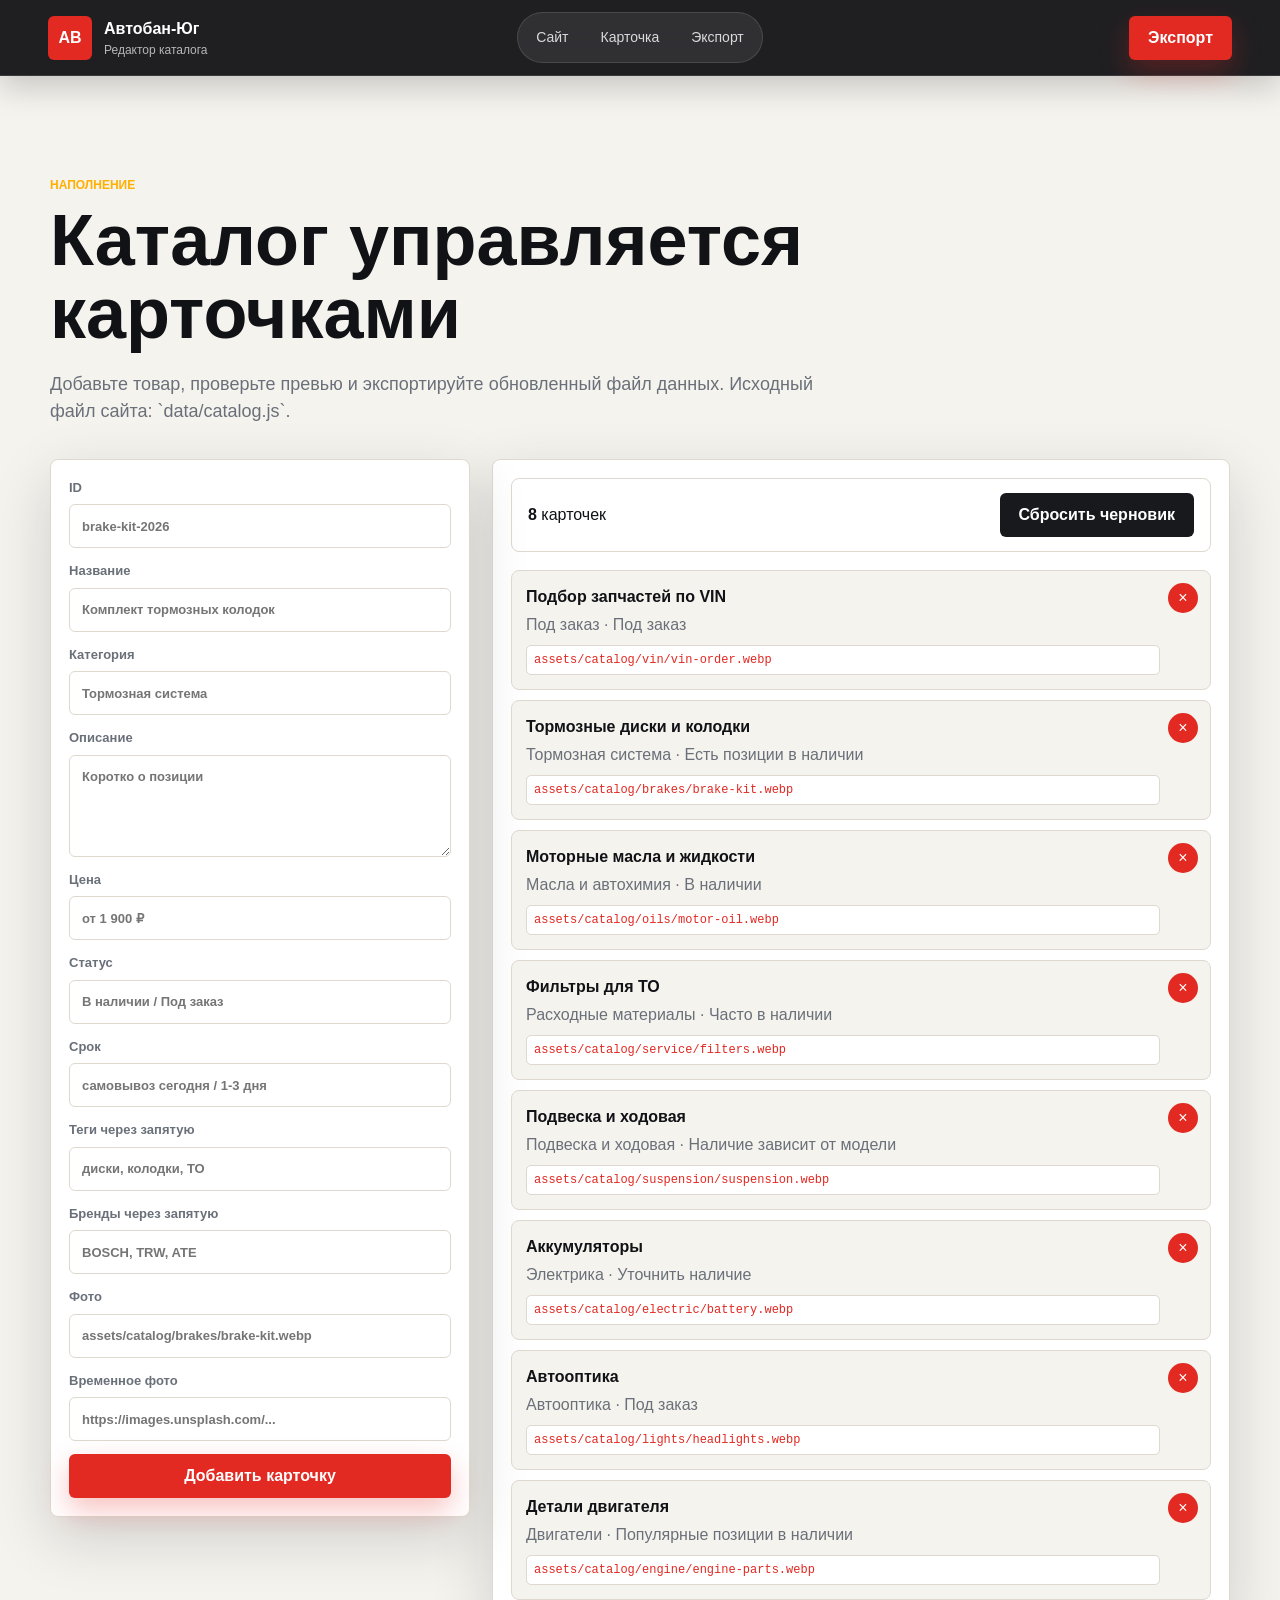
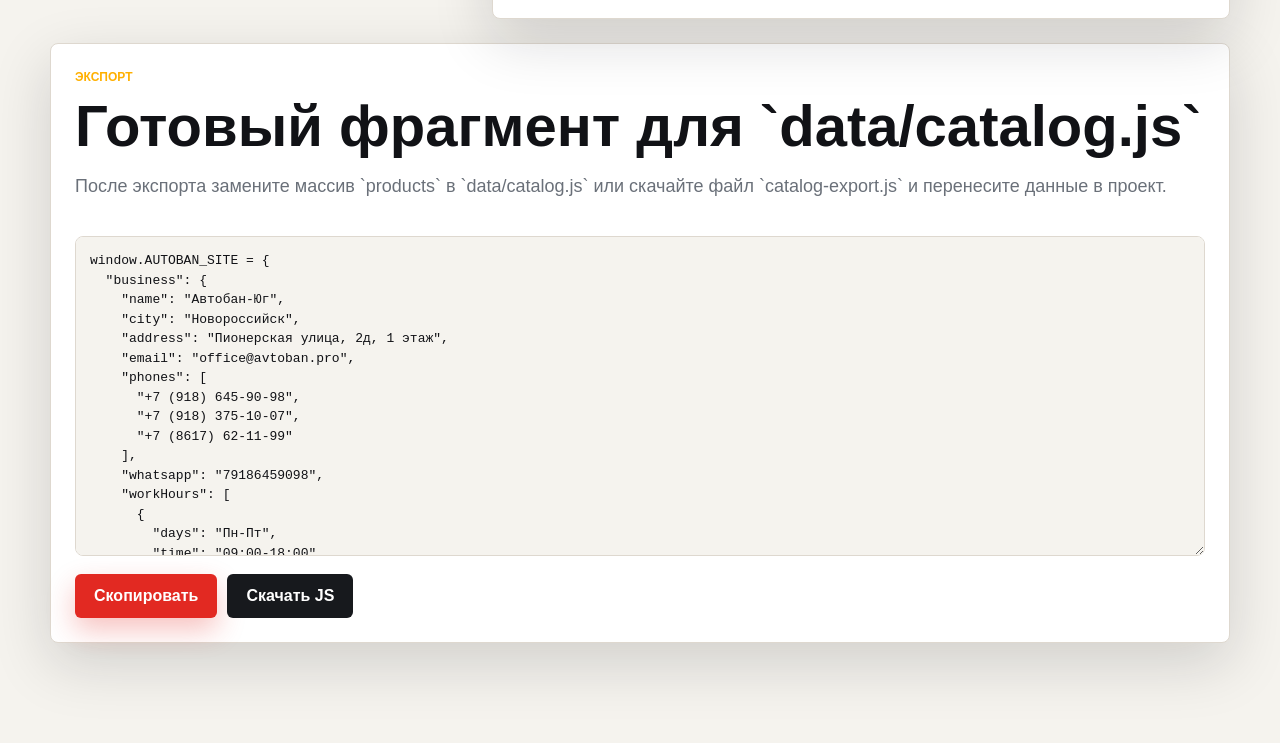
==== admin.html @ ac9e3231 "Initial static site for Avtoban" ====
<!doctype html>
<html lang="ru">
  <head>
    <meta charset="utf-8" />
    <meta name="viewport" content="width=device-width, initial-scale=1" />
    <title>Редактор каталога | Автобан-Юг</title>
    <link rel="stylesheet" href="styles.css" />
  </head>
  <body class="admin-page">
    <header class="site-header is-scrolled">
      <a class="brand" href="index.html">
        <span class="brand__mark">AB</span>
        <span>
          <strong>Автобан-Юг</strong>
          <small>Редактор каталога</small>
        </span>
      </a>
      <nav class="main-nav" aria-label="Навигация редактора">
        <a href="index.html">Сайт</a>
        <a href="#editor">Карточка</a>
        <a href="#export">Экспорт</a>
      </nav>
      <div class="header-actions">
        <button class="button button--accent" type="button" data-export-top>Экспорт</button>
      </div>
    </header>

    <main class="admin-shell" id="editor">
      <section class="admin-hero">
        <p class="eyebrow">Наполнение</p>
        <h1>Каталог управляется карточками</h1>
        <p>
          Добавьте товар, проверьте превью и экспортируйте обновленный файл данных.
          Исходный файл сайта: `data/catalog.js`.
        </p>
      </section>

      <section class="admin-grid">
        <form class="admin-form" id="productEditor">
          <label>
            ID
            <input name="id" required placeholder="brake-kit-2026" />
          </label>
          <label>
            Название
            <input name="title" required placeholder="Комплект тормозных колодок" />
          </label>
          <label>
            Категория
            <input name="category" required placeholder="Тормозная система" />
          </label>
          <label>
            Описание
            <textarea name="description" rows="4" required placeholder="Коротко о позиции"></textarea>
          </label>
          <label>
            Цена
            <input name="price" placeholder="от 1 900 ₽" />
          </label>
          <label>
            Статус
            <input name="stock" placeholder="В наличии / Под заказ" />
          </label>
          <label>
            Срок
            <input name="delivery" placeholder="самовывоз сегодня / 1-3 дня" />
          </label>
          <label>
            Теги через запятую
            <input name="tags" placeholder="диски, колодки, ТО" />
          </label>
          <label>
            Бренды через запятую
            <input name="brands" placeholder="BOSCH, TRW, ATE" />
          </label>
          <label>
            Фото
            <input name="image" placeholder="assets/catalog/brakes/brake-kit.webp" />
          </label>
          <label>
            Временное фото
            <input name="fallback" placeholder="https://images.unsplash.com/..." />
          </label>
          <button class="button button--accent" type="submit">Добавить карточку</button>
        </form>

        <aside class="admin-preview">
          <div class="catalog-toolbar">
            <p><strong data-admin-count>0</strong> карточек</p>
            <button class="button button--dark" type="button" data-reset-draft>Сбросить черновик</button>
          </div>
          <div class="admin-products" data-admin-products></div>
        </aside>
      </section>

      <section class="export-panel" id="export">
        <div>
          <p class="eyebrow">Экспорт</p>
          <h2>Готовый фрагмент для `data/catalog.js`</h2>
          <p>
            После экспорта замените массив `products` в `data/catalog.js` или скачайте файл
            `catalog-export.js` и перенесите данные в проект.
          </p>
        </div>
        <textarea data-export-output rows="14" readonly></textarea>
        <div class="contact-actions">
          <button class="button button--accent" type="button" data-copy-export>Скопировать</button>
          <button class="button button--dark" type="button" data-download-export>Скачать JS</button>
        </div>
      </section>
    </main>

    <script src="data/catalog.js"></script>
    <script src="admin.js"></script>
  </body>
</html>
---- styles.css ----
:root {
  color-scheme: light;
  --ink: #111216;
  --muted: #6a7079;
  --paper: #f5f3ee;
  --panel: #ffffff;
  --line: #ded8cf;
  --dark: #17191d;
  --dark-2: #25282e;
  --accent: #e22922;
  --accent-2: #ffb000;
  --green: #20715d;
  --shadow: 0 20px 60px rgba(17, 18, 22, 0.16);
  --radius: 8px;
  --header-h: 76px;
}

* {
  box-sizing: border-box;
}

html {
  scroll-behavior: smooth;
}

body {
  margin: 0;
  background: var(--paper);
  color: var(--ink);
  font-family: Inter, "Segoe UI", Arial, sans-serif;
  line-height: 1.5;
}

body:has(.request-drawer.is-open) {
  overflow: hidden;
}

a {
  color: inherit;
  text-decoration: none;
}

img {
  display: block;
  max-width: 100%;
}

button,
input,
textarea,
select {
  font: inherit;
}

.sr-only {
  position: absolute;
  width: 1px;
  height: 1px;
  padding: 0;
  margin: -1px;
  overflow: hidden;
  clip: rect(0, 0, 0, 0);
  white-space: nowrap;
  border: 0;
}

.site-header {
  position: sticky;
  top: 0;
  z-index: 50;
  display: grid;
  grid-template-columns: minmax(180px, 1fr) auto minmax(180px, 1fr);
  align-items: center;
  gap: 24px;
  min-height: var(--header-h);
  padding: 12px clamp(16px, 4vw, 48px);
  color: #fff;
  background: rgba(17, 18, 22, 0.78);
  backdrop-filter: blur(18px);
  border-bottom: 1px solid rgba(255, 255, 255, 0.12);
  transition: background 260ms ease, box-shadow 260ms ease;
}

.site-header.is-scrolled {
  background: rgba(17, 18, 22, 0.94);
  box-shadow: 0 12px 30px rgba(0, 0, 0, 0.18);
}

.brand {
  display: inline-flex;
  align-items: center;
  gap: 12px;
  min-width: 0;
}

.brand__mark {
  display: grid;
  place-items: center;
  width: 44px;
  height: 44px;
  color: #fff;
  background: var(--accent);
  border-radius: 6px;
  font-weight: 900;
  letter-spacing: 0;
}

.brand strong,
.brand small {
  display: block;
  white-space: nowrap;
}

.brand small {
  color: rgba(255, 255, 255, 0.68);
  font-size: 12px;
}

.main-nav {
  display: inline-flex;
  align-items: center;
  justify-content: center;
  gap: 8px;
  padding: 6px;
  border: 1px solid rgba(255, 255, 255, 0.12);
  border-radius: 999px;
  background: rgba(255, 255, 255, 0.08);
}

.main-nav a {
  padding: 8px 12px;
  border-radius: 999px;
  color: rgba(255, 255, 255, 0.82);
  font-size: 14px;
  transition: color 160ms ease, background 160ms ease;
}

.main-nav a:hover,
.main-nav a:focus-visible {
  color: #fff;
  background: rgba(255, 255, 255, 0.12);
}

.header-actions {
  display: flex;
  justify-content: flex-end;
  align-items: center;
  gap: 10px;
}

.button,
.icon-link {
  display: inline-flex;
  align-items: center;
  justify-content: center;
  min-height: 44px;
  padding: 0 18px;
  border: 1px solid transparent;
  border-radius: 6px;
  font-weight: 800;
  cursor: pointer;
  transition: transform 180ms ease, box-shadow 180ms ease, background 180ms ease, color 180ms ease;
}

.button:hover,
.icon-link:hover {
  transform: translateY(-2px);
}

.button--accent {
  color: #fff;
  background: var(--accent);
  box-shadow: 0 12px 28px rgba(226, 41, 34, 0.28);
}

.button--dark {
  color: #fff;
  background: var(--dark);
}

.button--light {
  color: var(--ink);
  background: #fff;
}

.button--ghost,
.icon-link {
  color: #fff;
  border-color: rgba(255, 255, 255, 0.26);
  background: rgba(255, 255, 255, 0.08);
}

.hero {
  position: relative;
  min-height: calc(100vh - var(--header-h));
  display: grid;
  align-items: end;
  overflow: hidden;
  color: #fff;
  background: var(--dark);
}

.hero__media,
.hero-slide,
.hero__shade {
  position: absolute;
  inset: 0;
}

.hero-slide {
  opacity: 0;
  transform: scale(1.04);
  transition: opacity 900ms ease, transform 2200ms ease;
}

.hero-slide.is-active {
  opacity: 1;
  transform: scale(1);
}

.hero-slide img {
  width: 100%;
  height: 100%;
  object-fit: cover;
}

.hero-slide figcaption {
  position: absolute;
  right: clamp(14px, 3vw, 42px);
  bottom: 94px;
  max-width: min(360px, 80vw);
  padding: 8px 10px;
  color: rgba(255, 255, 255, 0.78);
  font-size: 12px;
  background: rgba(17, 18, 22, 0.66);
  border: 1px solid rgba(255, 255, 255, 0.16);
  border-radius: 6px;
}

.hero__shade {
  background:
    linear-gradient(90deg, rgba(17, 18, 22, 0.9) 0%, rgba(17, 18, 22, 0.62) 42%, rgba(17, 18, 22, 0.28) 100%),
    linear-gradient(0deg, rgba(17, 18, 22, 0.78), rgba(17, 18, 22, 0.18) 42%);
}

.hero__content {
  position: relative;
  z-index: 2;
  width: min(1180px, calc(100% - 32px));
  margin: 0 auto;
  padding: clamp(64px, 10vw, 120px) 0 112px;
  display: grid;
  grid-template-columns: minmax(0, 720px) minmax(280px, 360px);
  align-items: end;
  gap: clamp(24px, 5vw, 64px);
}

.eyebrow {
  margin: 0 0 10px;
  color: var(--accent-2);
  font-size: 12px;
  font-weight: 900;
  letter-spacing: 0;
  text-transform: uppercase;
}

h1,
h2,
h3,
p {
  margin-top: 0;
}

h1,
h2 {
  line-height: 1.02;
  letter-spacing: 0;
}

h1 {
  max-width: 760px;
  margin-bottom: 20px;
  font-size: clamp(42px, 7vw, 86px);
}

h2 {
  margin-bottom: 18px;
  font-size: clamp(32px, 5vw, 58px);
}

h3 {
  line-height: 1.15;
  font-size: 22px;
}

.lead {
  max-width: 650px;
  color: rgba(255, 255, 255, 0.82);
  font-size: clamp(18px, 2vw, 22px);
}

.vin-form {
  display: grid;
  grid-template-columns: minmax(0, 1fr) auto;
  gap: 8px;
  max-width: 680px;
  margin: 28px 0 18px;
  padding: 8px;
  background: rgba(255, 255, 255, 0.14);
  border: 1px solid rgba(255, 255, 255, 0.18);
  border-radius: 8px;
  backdrop-filter: blur(18px);
}

.vin-form input,
.field input,
.request-form input,
.request-form textarea,
.sort-control select,
.admin-form input,
.admin-form textarea,
.admin-form select {
  width: 100%;
  min-height: 44px;
  padding: 11px 12px;
  color: var(--ink);
  background: #fff;
  border: 1px solid var(--line);
  border-radius: 6px;
  outline: none;
}

.vin-form input {
  color: #fff;
  background: rgba(255, 255, 255, 0.1);
  border-color: transparent;
}

.vin-form input::placeholder {
  color: rgba(255, 255, 255, 0.62);
}

.hero__actions,
.contact-actions {
  display: flex;
  flex-wrap: wrap;
  gap: 10px;
}

.hero-panel {
  display: grid;
  gap: 16px;
  padding: 20px;
  background: rgba(255, 255, 255, 0.12);
  border: 1px solid rgba(255, 255, 255, 0.18);
  border-radius: var(--radius);
  backdrop-filter: blur(18px);
}

.hero-panel div {
  padding-bottom: 14px;
  border-bottom: 1px solid rgba(255, 255, 255, 0.14);
}

.hero-panel div:last-child {
  padding-bottom: 0;
  border-bottom: 0;
}

.hero-panel__label {
  display: block;
  color: rgba(255, 255, 255, 0.6);
  font-size: 13px;
}

.hero-panel strong {
  display: block;
  margin-top: 4px;
  font-size: 18px;
}

.hero-controls {
  position: absolute;
  left: 50%;
  bottom: 26px;
  z-index: 3;
  display: inline-flex;
  align-items: center;
  gap: 12px;
  transform: translateX(-50%);
}

.slider-arrow,
.hero-dot {
  border: 0;
  color: #fff;
  background: rgba(255, 255, 255, 0.14);
  cursor: pointer;
}

.slider-arrow {
  width: 44px;
  height: 44px;
  border-radius: 50%;
  font-size: 28px;
  line-height: 1;
}

.hero-dots {
  display: inline-flex;
  gap: 8px;
}

.hero-dot {
  width: 34px;
  height: 5px;
  padding: 0;
  border-radius: 999px;
  transition: width 180ms ease, background 180ms ease;
}

.hero-dot.is-active {
  width: 54px;
  background: var(--accent);
}

.quick-strip {
  position: sticky;
  top: var(--header-h);
  z-index: 20;
  padding: 12px 0;
  background: rgba(245, 243, 238, 0.92);
  border-bottom: 1px solid var(--line);
  backdrop-filter: blur(18px);
}

.quick-strip__inner {
  display: flex;
  gap: 8px;
  width: min(1180px, calc(100% - 32px));
  margin: 0 auto;
  overflow-x: auto;
  scrollbar-width: none;
}

.quick-strip__inner::-webkit-scrollbar {
  display: none;
}

.quick-strip a,
.chip,
.brand-pill {
  flex: 0 0 auto;
  padding: 9px 12px;
  color: var(--ink);
  background: #fff;
  border: 1px solid var(--line);
  border-radius: 999px;
  cursor: pointer;
  transition: background 180ms ease, color 180ms ease, border-color 180ms ease;
}

.quick-strip a:hover,
.chip.is-active,
.brand-pill.is-active {
  color: #fff;
  background: var(--dark);
  border-color: var(--dark);
}

.section {
  padding: clamp(70px, 10vw, 130px) clamp(16px, 4vw, 48px);
}

.section-heading {
  width: min(900px, 100%);
  margin: 0 auto 42px;
  text-align: center;
}

.section-heading p:not(.eyebrow) {
  margin-inline: auto;
  max-width: 720px;
  color: var(--muted);
  font-size: 18px;
}

.catalog-layout {
  width: min(1180px, 100%);
  margin: 0 auto;
  display: grid;
  grid-template-columns: 300px minmax(0, 1fr);
  gap: 24px;
}

.catalog-panel {
  position: sticky;
  top: calc(var(--header-h) + 76px);
  align-self: start;
  display: grid;
  gap: 22px;
  padding: 18px;
  background: #fff;
  border: 1px solid var(--line);
  border-radius: var(--radius);
  box-shadow: var(--shadow);
}

.field {
  display: grid;
  gap: 10px;
}

.field label,
.field__label,
.sort-control {
  color: var(--muted);
  font-size: 13px;
  font-weight: 800;
}

.chip-list,
.brand-cloud,
.tag-row {
  display: flex;
  flex-wrap: wrap;
  gap: 8px;
}

.chip,
.brand-pill {
  font-size: 13px;
}

.request-box {
  display: grid;
  gap: 6px;
  padding: 16px;
  color: #fff;
  background: var(--dark);
  border-radius: var(--radius);
}

.request-box span {
  color: rgba(255, 255, 255, 0.64);
}

.request-box .button {
  margin-top: 8px;
  background: var(--accent);
}

.catalog-main {
  min-width: 0;
}

.catalog-toolbar {
  display: flex;
  align-items: center;
  justify-content: space-between;
  gap: 16px;
  margin-bottom: 18px;
  padding: 14px 16px;
  background: #fff;
  border: 1px solid var(--line);
  border-radius: var(--radius);
}

.catalog-toolbar p {
  margin: 0;
}

.sort-control {
  display: inline-flex;
  align-items: center;
  gap: 10px;
}

.sort-control select {
  min-width: 190px;
}

.product-grid {
  display: grid;
  grid-template-columns: repeat(2, minmax(0, 1fr));
  gap: 18px;
}

.product-card {
  overflow: hidden;
  background: #fff;
  border: 1px solid var(--line);
  border-radius: var(--radius);
  transition: transform 220ms ease, box-shadow 220ms ease, border-color 220ms ease;
}

.product-card:hover {
  transform: translateY(-5px);
  border-color: rgba(226, 41, 34, 0.32);
  box-shadow: var(--shadow);
}

.product-card__image {
  position: relative;
  width: 100%;
  aspect-ratio: 16 / 10;
  padding: 0;
  overflow: hidden;
  border: 0;
  background: var(--dark-2);
  cursor: pointer;
}

.product-card__image img {
  width: 100%;
  height: 100%;
  object-fit: cover;
  transition: transform 700ms ease;
}

.product-card:hover .product-card__image img {
  transform: scale(1.06);
}

.stock-badge {
  position: absolute;
  left: 12px;
  bottom: 12px;
  max-width: calc(100% - 24px);
  padding: 6px 9px;
  color: #fff;
  background: rgba(17, 18, 22, 0.76);
  border: 1px solid rgba(255, 255, 255, 0.18);
  border-radius: 6px;
  font-size: 12px;
  font-weight: 800;
}

.product-card__body {
  padding: 16px;
}

.product-card__category {
  margin-bottom: 6px;
  color: var(--accent);
  font-size: 12px;
  font-weight: 900;
  text-transform: uppercase;
}

.product-card h3 {
  margin-bottom: 10px;
  cursor: pointer;
}

.product-card__text {
  min-height: 72px;
  color: var(--muted);
}

.tag-row span {
  padding: 5px 8px;
  background: var(--paper);
  border-radius: 999px;
  color: var(--muted);
  font-size: 12px;
}

.product-card__footer {
  display: flex;
  align-items: center;
  justify-content: space-between;
  gap: 12px;
  margin-top: 18px;
}

.price-label {
  font-size: 19px;
}

.section--flow {
  background: var(--dark);
  color: #fff;
}

.flow-layout {
  width: min(1180px, 100%);
  margin: 0 auto;
  display: grid;
  grid-template-columns: minmax(260px, 420px) minmax(0, 1fr);
  gap: clamp(28px, 7vw, 90px);
}

.flow-copy {
  position: sticky;
  top: calc(var(--header-h) + 50px);
  align-self: start;
}

.flow-copy p:not(.eyebrow) {
  color: rgba(255, 255, 255, 0.68);
  font-size: 18px;
}

.flow-steps {
  display: grid;
  gap: 16px;
}

.flow-step {
  min-height: 210px;
  padding: 28px;
  background: rgba(255, 255, 255, 0.08);
  border: 1px solid rgba(255, 255, 255, 0.12);
  border-radius: var(--radius);
}

.flow-step span {
  display: inline-block;
  margin-bottom: 24px;
  color: var(--accent-2);
  font-weight: 900;
}

.flow-step p {
  color: rgba(255, 255, 255, 0.68);
  font-size: 18px;
}

.service-grid,
.review-grid {
  width: min(1180px, 100%);
  margin: 0 auto;
  display: grid;
  grid-template-columns: repeat(4, minmax(0, 1fr));
  gap: 16px;
}

.service-card,
.review-card {
  padding: 22px;
  background: #fff;
  border: 1px solid var(--line);
  border-radius: var(--radius);
}

.service-card p,
.review-card p {
  color: var(--muted);
}

.gallery-section {
  min-height: 100vh;
  padding: clamp(70px, 10vw, 130px) 0;
  background: #fff;
  overflow: hidden;
}

.gallery-track {
  width: min(1180px, calc(100% - 32px));
  margin: 0 auto;
}

.gallery-intro {
  max-width: 760px;
  margin-bottom: 30px;
}

.gallery-intro p:not(.eyebrow) {
  color: var(--muted);
  font-size: 18px;
}

.gallery-cards {
  display: grid;
  grid-template-columns: repeat(4, minmax(260px, 1fr));
  gap: 16px;
  overflow-x: auto;
  padding-bottom: 12px;
  scroll-snap-type: x mandatory;
}

.gallery-card {
  min-width: 260px;
  overflow: hidden;
  background: var(--paper);
  border: 1px solid var(--line);
  border-radius: var(--radius);
  scroll-snap-align: start;
}

.gallery-card img {
  width: 100%;
  aspect-ratio: 4 / 3;
  object-fit: cover;
}

.gallery-card div {
  padding: 16px;
}

.gallery-card p {
  color: var(--muted);
}

code {
  display: inline-block;
  max-width: 100%;
  padding: 5px 7px;
  overflow-wrap: anywhere;
  color: var(--accent);
  background: #fff;
  border: 1px solid var(--line);
  border-radius: 5px;
  font-size: 12px;
}

.review-grid {
  grid-template-columns: repeat(3, minmax(0, 1fr));
}

.review-card {
  min-height: 190px;
  display: flex;
  flex-direction: column;
  justify-content: space-between;
}

.contact-section {
  display: grid;
  grid-template-columns: minmax(300px, 0.82fr) minmax(320px, 1.18fr);
  gap: 18px;
  padding: clamp(70px, 10vw, 130px) clamp(16px, 4vw, 48px);
  background: var(--dark);
}

.contact-card,
.map-card {
  overflow: hidden;
  min-height: 560px;
  border-radius: var(--radius);
}

.contact-card {
  padding: clamp(24px, 5vw, 46px);
  color: #fff;
  background: var(--dark-2);
}

.contact-list {
  display: grid;
  gap: 14px;
  margin: 28px 0;
}

.contact-list div {
  display: grid;
  gap: 4px;
  padding-bottom: 14px;
  border-bottom: 1px solid rgba(255, 255, 255, 0.12);
}

.contact-list span {
  color: rgba(255, 255, 255, 0.58);
  font-size: 13px;
}

.contact-list strong {
  display: flex;
  flex-wrap: wrap;
  gap: 8px 14px;
  color: #fff;
}

.map-card iframe {
  width: 100%;
  height: 100%;
  min-height: 560px;
  border: 0;
  filter: saturate(0.9) contrast(1.02);
}

.request-drawer {
  position: fixed;
  inset: 0;
  z-index: 80;
  display: grid;
  justify-items: end;
  background: rgba(17, 18, 22, 0.42);
  opacity: 0;
  pointer-events: none;
  transition: opacity 220ms ease;
}

.request-drawer.is-open {
  opacity: 1;
  pointer-events: auto;
}

.request-drawer__panel {
  position: relative;
  width: min(480px, 100%);
  height: 100%;
  padding: 28px;
  overflow: auto;
  background: #fff;
  transform: translateX(100%);
  transition: transform 260ms ease;
}

.request-drawer.is-open .request-drawer__panel {
  transform: translateX(0);
}

.close-button {
  position: absolute;
  top: 14px;
  right: 14px;
  width: 42px;
  height: 42px;
  color: var(--ink);
  background: var(--paper);
  border: 1px solid var(--line);
  border-radius: 50%;
  font-size: 26px;
  line-height: 1;
  cursor: pointer;
}

.request-items {
  display: grid;
  gap: 10px;
  margin: 20px 0;
}

.request-item {
  position: relative;
  display: grid;
  gap: 3px;
  padding: 14px 46px 14px 14px;
  background: var(--paper);
  border: 1px solid var(--line);
  border-radius: var(--radius);
}

.request-item span,
.empty-state {
  color: var(--muted);
}

.request-item button {
  position: absolute;
  top: 10px;
  right: 10px;
  width: 28px;
  height: 28px;
  border: 0;
  border-radius: 50%;
  color: #fff;
  background: var(--accent);
  cursor: pointer;
}

.request-form {
  display: grid;
  gap: 14px;
}

.request-form label {
  display: grid;
  gap: 7px;
  color: var(--muted);
  font-size: 13px;
  font-weight: 800;
}

.product-dialog {
  width: min(900px, calc(100% - 32px));
  border: 0;
  border-radius: var(--radius);
  padding: 0;
  box-shadow: var(--shadow);
}

.product-dialog::backdrop {
  background: rgba(17, 18, 22, 0.55);
}

.dialog-grid {
  display: grid;
  grid-template-columns: minmax(260px, 0.9fr) minmax(280px, 1.1fr);
  gap: 28px;
  padding: 28px;
}

.dialog-grid img {
  width: 100%;
  height: 100%;
  min-height: 360px;
  object-fit: cover;
  border-radius: var(--radius);
}

.product-facts {
  display: grid;
  gap: 10px;
  margin: 24px 0;
}

.product-facts div {
  display: grid;
  grid-template-columns: 120px minmax(0, 1fr);
  gap: 12px;
  padding-bottom: 10px;
  border-bottom: 1px solid var(--line);
}

.product-facts dt {
  color: var(--muted);
}

.product-facts dd {
  margin: 0;
  font-weight: 800;
}

.site-footer {
  display: flex;
  justify-content: space-between;
  gap: 16px;
  padding: 24px clamp(16px, 4vw, 48px);
  color: rgba(255, 255, 255, 0.66);
  background: #0d0e11;
}

.site-footer p {
  margin: 0;
}

.site-footer a {
  color: #fff;
  font-weight: 800;
}

.admin-page {
  background: var(--paper);
}

.admin-shell {
  width: min(1180px, calc(100% - 32px));
  margin: 0 auto;
  padding: clamp(56px, 8vw, 100px) 0;
}

.admin-hero {
  max-width: 780px;
  margin-bottom: 34px;
}

.admin-hero h1 {
  color: var(--ink);
  font-size: clamp(42px, 6vw, 72px);
}

.admin-hero p:not(.eyebrow),
.export-panel p:not(.eyebrow) {
  color: var(--muted);
  font-size: 18px;
}

.admin-grid {
  display: grid;
  grid-template-columns: minmax(280px, 420px) minmax(0, 1fr);
  gap: 22px;
  align-items: start;
}

.admin-form,
.admin-preview,
.export-panel {
  background: #fff;
  border: 1px solid var(--line);
  border-radius: var(--radius);
  box-shadow: var(--shadow);
}

.admin-form {
  position: sticky;
  top: calc(var(--header-h) + 24px);
  display: grid;
  gap: 13px;
  padding: 18px;
}

.admin-form label {
  display: grid;
  gap: 7px;
  color: var(--muted);
  font-size: 13px;
  font-weight: 800;
}

.admin-preview {
  padding: 18px;
}

.admin-products {
  display: grid;
  gap: 10px;
}

.admin-product {
  position: relative;
  display: grid;
  gap: 8px;
  padding: 14px 50px 14px 14px;
  background: var(--paper);
  border: 1px solid var(--line);
  border-radius: var(--radius);
}

.admin-product strong,
.admin-product span,
.admin-product code {
  display: block;
}

.admin-product span {
  margin: 4px 0 8px;
  color: var(--muted);
}

.admin-product button {
  position: absolute;
  top: 12px;
  right: 12px;
  width: 30px;
  height: 30px;
  color: #fff;
  background: var(--accent);
  border: 0;
  border-radius: 50%;
  cursor: pointer;
}

.export-panel {
  display: grid;
  gap: 18px;
  margin-top: 24px;
  padding: 24px;
}

.export-panel textarea {
  width: 100%;
  min-height: 320px;
  padding: 14px;
  resize: vertical;
  color: var(--ink);
  background: var(--paper);
  border: 1px solid var(--line);
  border-radius: var(--radius);
  font-family: "Cascadia Mono", Consolas, monospace;
  font-size: 13px;
  line-height: 1.5;
}

.reveal {
  opacity: 0;
  transform: translateY(22px);
  transition: opacity 520ms ease, transform 520ms ease;
}

.reveal.is-visible {
  opacity: 1;
  transform: translateY(0);
}

@media (prefers-reduced-motion: reduce) {
  *,
  *::before,
  *::after {
    scroll-behavior: auto !important;
    transition-duration: 0.01ms !important;
    animation-duration: 0.01ms !important;
  }
}

@media (max-width: 980px) {
  .site-header {
    grid-template-columns: 1fr auto;
  }

  .main-nav {
    order: 3;
    grid-column: 1 / -1;
    width: 100%;
    overflow-x: auto;
    justify-content: flex-start;
    border-radius: 8px;
  }

  .hero__content,
  .catalog-layout,
  .flow-layout,
  .contact-section,
  .dialog-grid {
    grid-template-columns: 1fr;
  }

  .catalog-panel,
  .flow-copy {
    position: static;
  }

  .product-grid,
  .service-grid,
  .review-grid,
  .admin-grid {
    grid-template-columns: repeat(2, minmax(0, 1fr));
  }

  .admin-form {
    position: static;
  }

  .contact-card,
  .map-card,
  .map-card iframe {
    min-height: 430px;
  }
}

@media (max-width: 640px) {
  :root {
    --header-h: 118px;
  }

  .site-header {
    padding: 10px 14px;
    gap: 10px;
  }

  .brand small,
  .icon-link {
    display: none;
  }

  .brand__mark {
    width: 40px;
    height: 40px;
  }

  .header-actions .button {
    min-height: 40px;
    padding-inline: 12px;
  }

  .hero {
    min-height: 760px;
  }

  .hero__content {
    width: calc(100% - 28px);
    padding-bottom: 120px;
  }

  .hero-slide figcaption {
    display: none;
  }

  .vin-form,
  .catalog-toolbar,
  .product-card__footer,
  .site-footer {
    grid-template-columns: 1fr;
    flex-direction: column;
    align-items: stretch;
  }

  .hero__actions,
  .contact-actions {
    display: grid;
  }

  .product-grid,
  .service-grid,
  .review-grid,
  .admin-grid {
    grid-template-columns: 1fr;
  }

  .gallery-cards {
    grid-template-columns: repeat(4, minmax(240px, 82vw));
  }

  .product-facts div {
    grid-template-columns: 1fr;
    gap: 2px;
  }
}
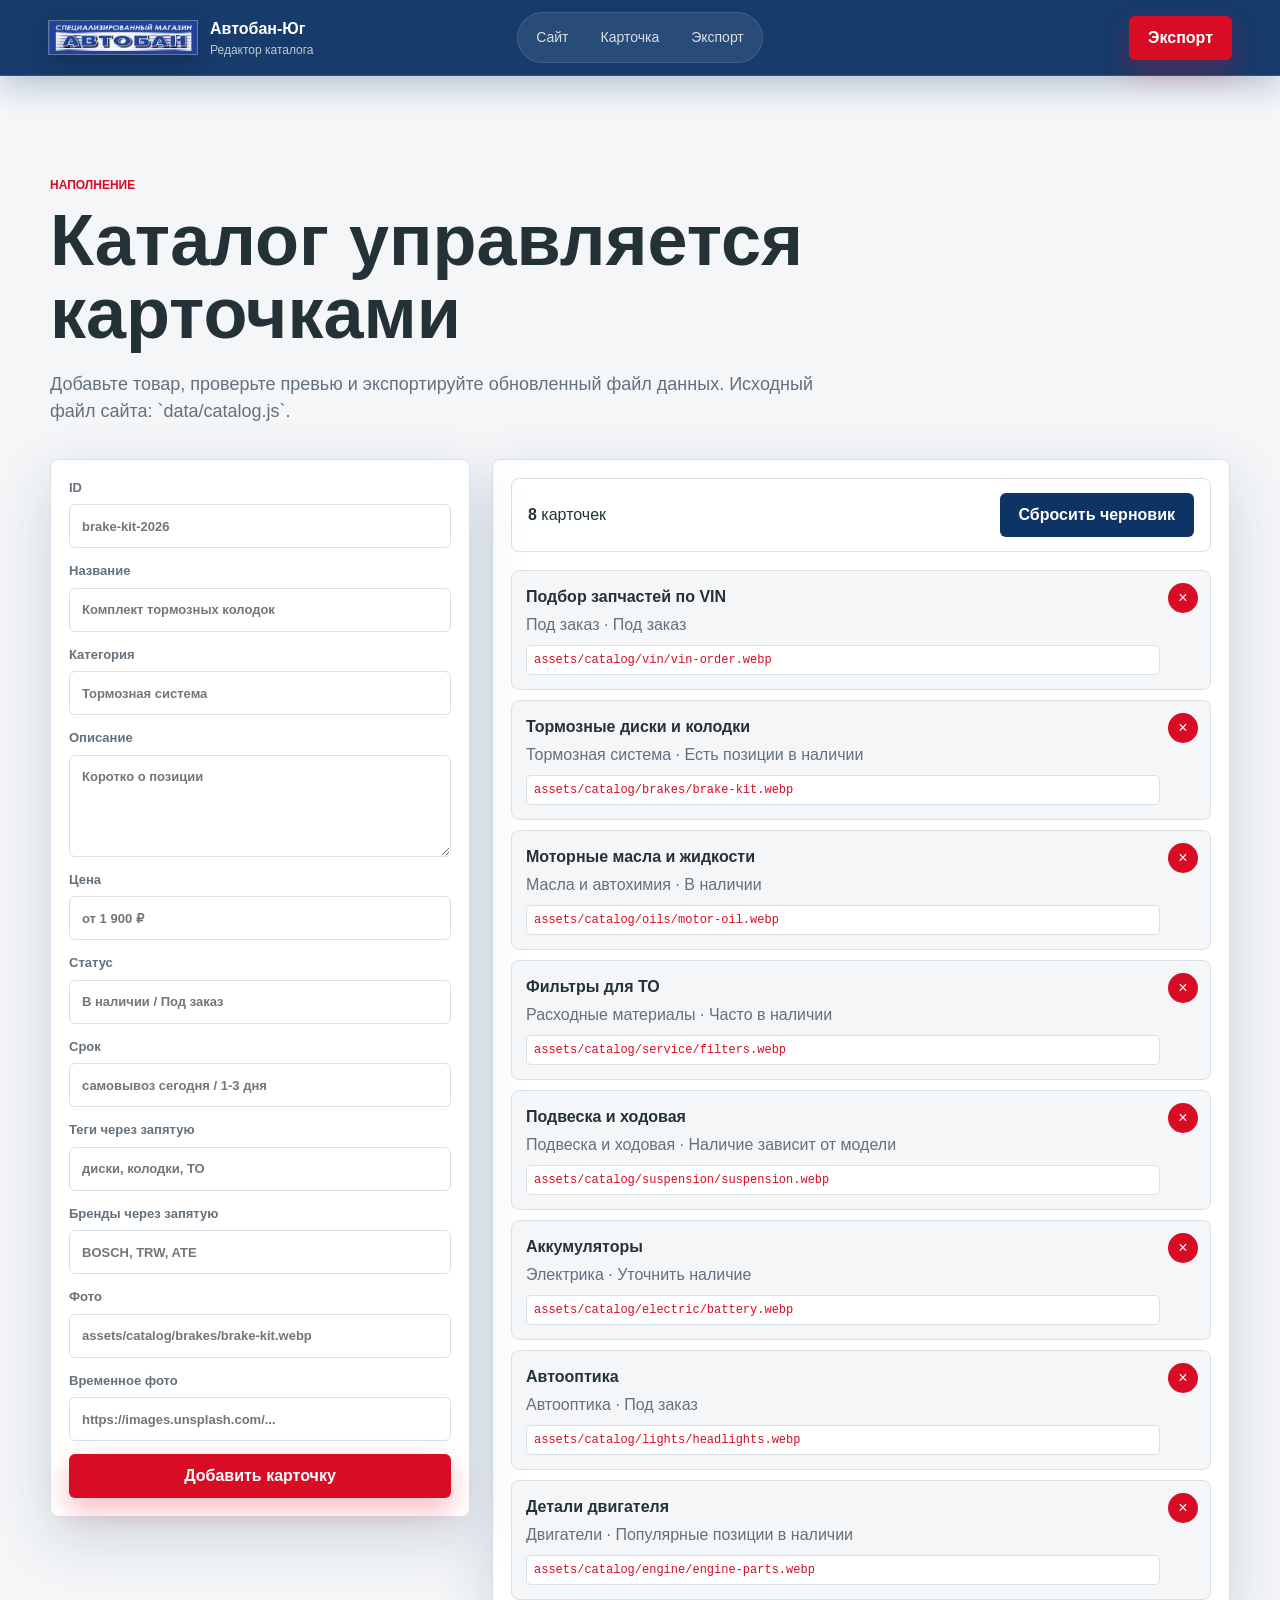
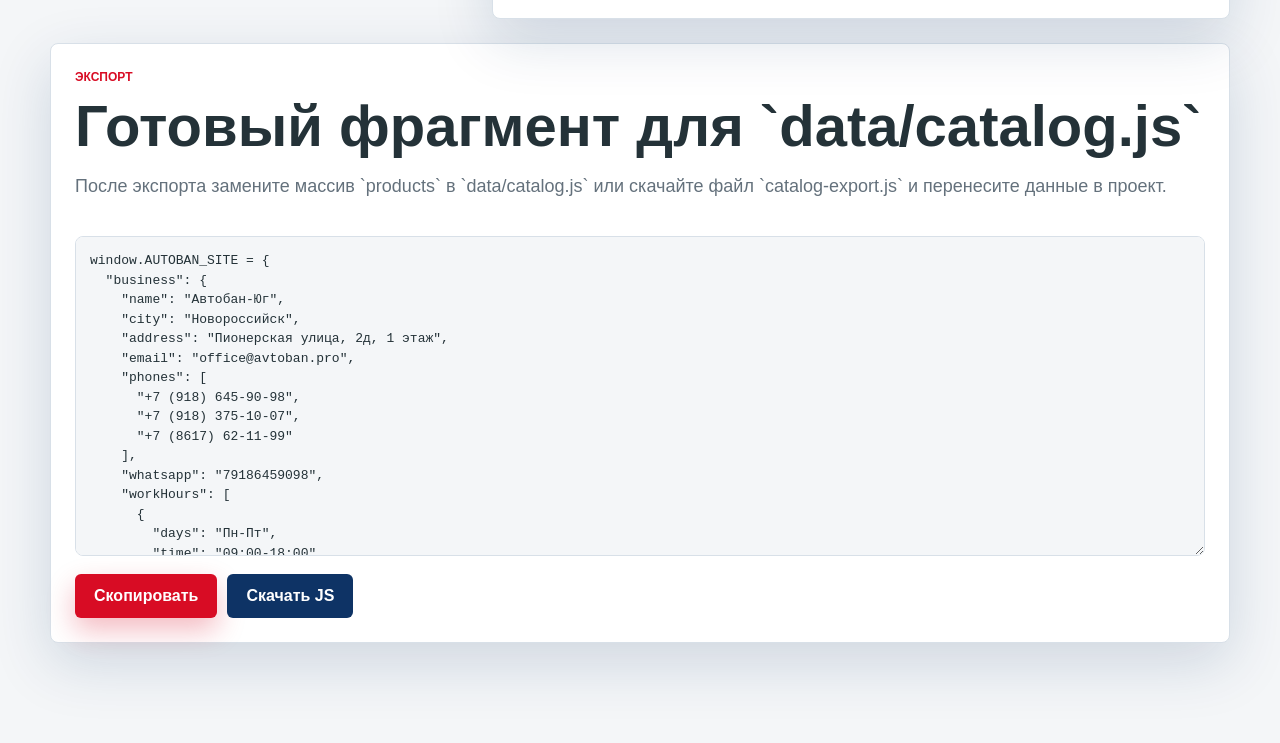
==== commit 327fd5ed: "Match original Avtoban branding" ====
--- a/admin.html
+++ b/admin.html
@@ -9,7 +9,7 @@
   <body class="admin-page">
     <header class="site-header is-scrolled">
       <a class="brand" href="index.html">
-        <span class="brand__mark">AB</span>
+        <img class="brand__logo" src="assets/img/brand/LogoAB.jpg" alt="Автобан" />
         <span>
           <strong>Автобан-Юг</strong>
           <small>Редактор каталога</small>
--- a/styles.css
+++ b/styles.css
@@ -1,16 +1,19 @@
 :root {
   color-scheme: light;
-  --ink: #111216;
-  --muted: #6a7079;
-  --paper: #f5f3ee;
+  --ink: #243238;
+  --muted: #64717c;
+  --paper: #f4f6f8;
   --panel: #ffffff;
-  --line: #ded8cf;
-  --dark: #17191d;
-  --dark-2: #25282e;
-  --accent: #e22922;
-  --accent-2: #ffb000;
+  --line: #d8e0e8;
+  --dark: #0e3365;
+  --dark-2: #113e7b;
+  --accent: #d80c24;
+  --accent-hover: #f00d28;
+  --accent-soft: #fbb5bd;
+  --accent-2: #0e3365;
+  --silver: #e0e0e0;
   --green: #20715d;
-  --shadow: 0 20px 60px rgba(17, 18, 22, 0.16);
+  --shadow: 0 20px 60px rgba(14, 51, 101, 0.16);
   --radius: 8px;
   --header-h: 76px;
 }
@@ -75,15 +78,15 @@
   min-height: var(--header-h);
   padding: 12px clamp(16px, 4vw, 48px);
   color: #fff;
-  background: rgba(17, 18, 22, 0.78);
+  background: rgba(14, 51, 101, 0.84);
   backdrop-filter: blur(18px);
   border-bottom: 1px solid rgba(255, 255, 255, 0.12);
   transition: background 260ms ease, box-shadow 260ms ease;
 }
 
 .site-header.is-scrolled {
-  background: rgba(17, 18, 22, 0.94);
-  box-shadow: 0 12px 30px rgba(0, 0, 0, 0.18);
+  background: rgba(14, 51, 101, 0.96);
+  box-shadow: 0 12px 30px rgba(14, 51, 101, 0.24);
 }
 
 .brand {
@@ -93,16 +96,12 @@
   min-width: 0;
 }
 
-.brand__mark {
-  display: grid;
-  place-items: center;
-  width: 44px;
-  height: 44px;
-  color: #fff;
-  background: var(--accent);
-  border-radius: 6px;
-  font-weight: 900;
-  letter-spacing: 0;
+.brand__logo {
+  width: 150px;
+  height: auto;
+  display: block;
+  border: 1px solid rgba(255, 255, 255, 0.32);
+  box-shadow: 0 8px 20px rgba(0, 0, 0, 0.18);
 }
 
 .brand strong,
@@ -112,7 +111,7 @@
 }
 
 .brand small {
-  color: rgba(255, 255, 255, 0.68);
+  color: rgba(255, 255, 255, 0.72);
   font-size: 12px;
 }
 
@@ -170,7 +169,11 @@
 .button--accent {
   color: #fff;
   background: var(--accent);
-  box-shadow: 0 12px 28px rgba(226, 41, 34, 0.28);
+  box-shadow: 0 12px 28px rgba(216, 12, 36, 0.28);
+}
+
+.button--accent:hover {
+  background: var(--accent-hover);
 }
 
 .button--dark {
@@ -239,8 +242,8 @@
 
 .hero__shade {
   background:
-    linear-gradient(90deg, rgba(17, 18, 22, 0.9) 0%, rgba(17, 18, 22, 0.62) 42%, rgba(17, 18, 22, 0.28) 100%),
-    linear-gradient(0deg, rgba(17, 18, 22, 0.78), rgba(17, 18, 22, 0.18) 42%);
+    linear-gradient(90deg, rgba(14, 51, 101, 0.94) 0%, rgba(14, 51, 101, 0.68) 42%, rgba(14, 51, 101, 0.18) 100%),
+    linear-gradient(0deg, rgba(14, 51, 101, 0.7), rgba(14, 51, 101, 0.1) 46%);
 }
 
 .hero__content {
@@ -257,11 +260,29 @@
 
 .eyebrow {
   margin: 0 0 10px;
-  color: var(--accent-2);
+  color: #ffffff;
   font-size: 12px;
   font-weight: 900;
   letter-spacing: 0;
   text-transform: uppercase;
+}
+
+.section-heading .eyebrow,
+.gallery-intro .eyebrow,
+.contact-card .eyebrow,
+.request-drawer .eyebrow,
+.product-dialog .eyebrow,
+.admin-hero .eyebrow,
+.export-panel .eyebrow {
+  color: var(--accent);
+}
+
+.hero__brand-logo {
+  width: 196px;
+  height: auto;
+  margin-bottom: 22px;
+  border: 1px solid rgba(255, 255, 255, 0.32);
+  box-shadow: 0 14px 34px rgba(0, 0, 0, 0.22);
 }
 
 h1,
@@ -351,7 +372,7 @@
   display: grid;
   gap: 16px;
   padding: 20px;
-  background: rgba(255, 255, 255, 0.12);
+  background: rgba(14, 51, 101, 0.72);
   border: 1px solid rgba(255, 255, 255, 0.18);
   border-radius: var(--radius);
   backdrop-filter: blur(18px);
@@ -429,7 +450,7 @@
   top: var(--header-h);
   z-index: 20;
   padding: 12px 0;
-  background: rgba(245, 243, 238, 0.92);
+  background: rgba(244, 246, 248, 0.94);
   border-bottom: 1px solid var(--line);
   backdrop-filter: blur(18px);
 }
@@ -596,7 +617,7 @@
 
 .product-card:hover {
   transform: translateY(-5px);
-  border-color: rgba(226, 41, 34, 0.32);
+  border-color: rgba(216, 12, 36, 0.32);
   box-shadow: var(--shadow);
 }
 
@@ -629,7 +650,7 @@
   max-width: calc(100% - 24px);
   padding: 6px 9px;
   color: #fff;
-  background: rgba(17, 18, 22, 0.76);
+  background: rgba(14, 51, 101, 0.8);
   border: 1px solid rgba(255, 255, 255, 0.18);
   border-radius: 6px;
   font-size: 12px;
@@ -718,7 +739,7 @@
 .flow-step span {
   display: inline-block;
   margin-bottom: 24px;
-  color: var(--accent-2);
+  color: #ffffff;
   font-weight: 900;
 }
 
@@ -1030,7 +1051,7 @@
   gap: 16px;
   padding: 24px clamp(16px, 4vw, 48px);
   color: rgba(255, 255, 255, 0.66);
-  background: #0d0e11;
+  background: #081f3f;
 }
 
 .site-footer p {
@@ -1245,9 +1266,8 @@
     display: none;
   }
 
-  .brand__mark {
-    width: 40px;
-    height: 40px;
+  .brand__logo {
+    width: 128px;
   }
 
   .header-actions .button {
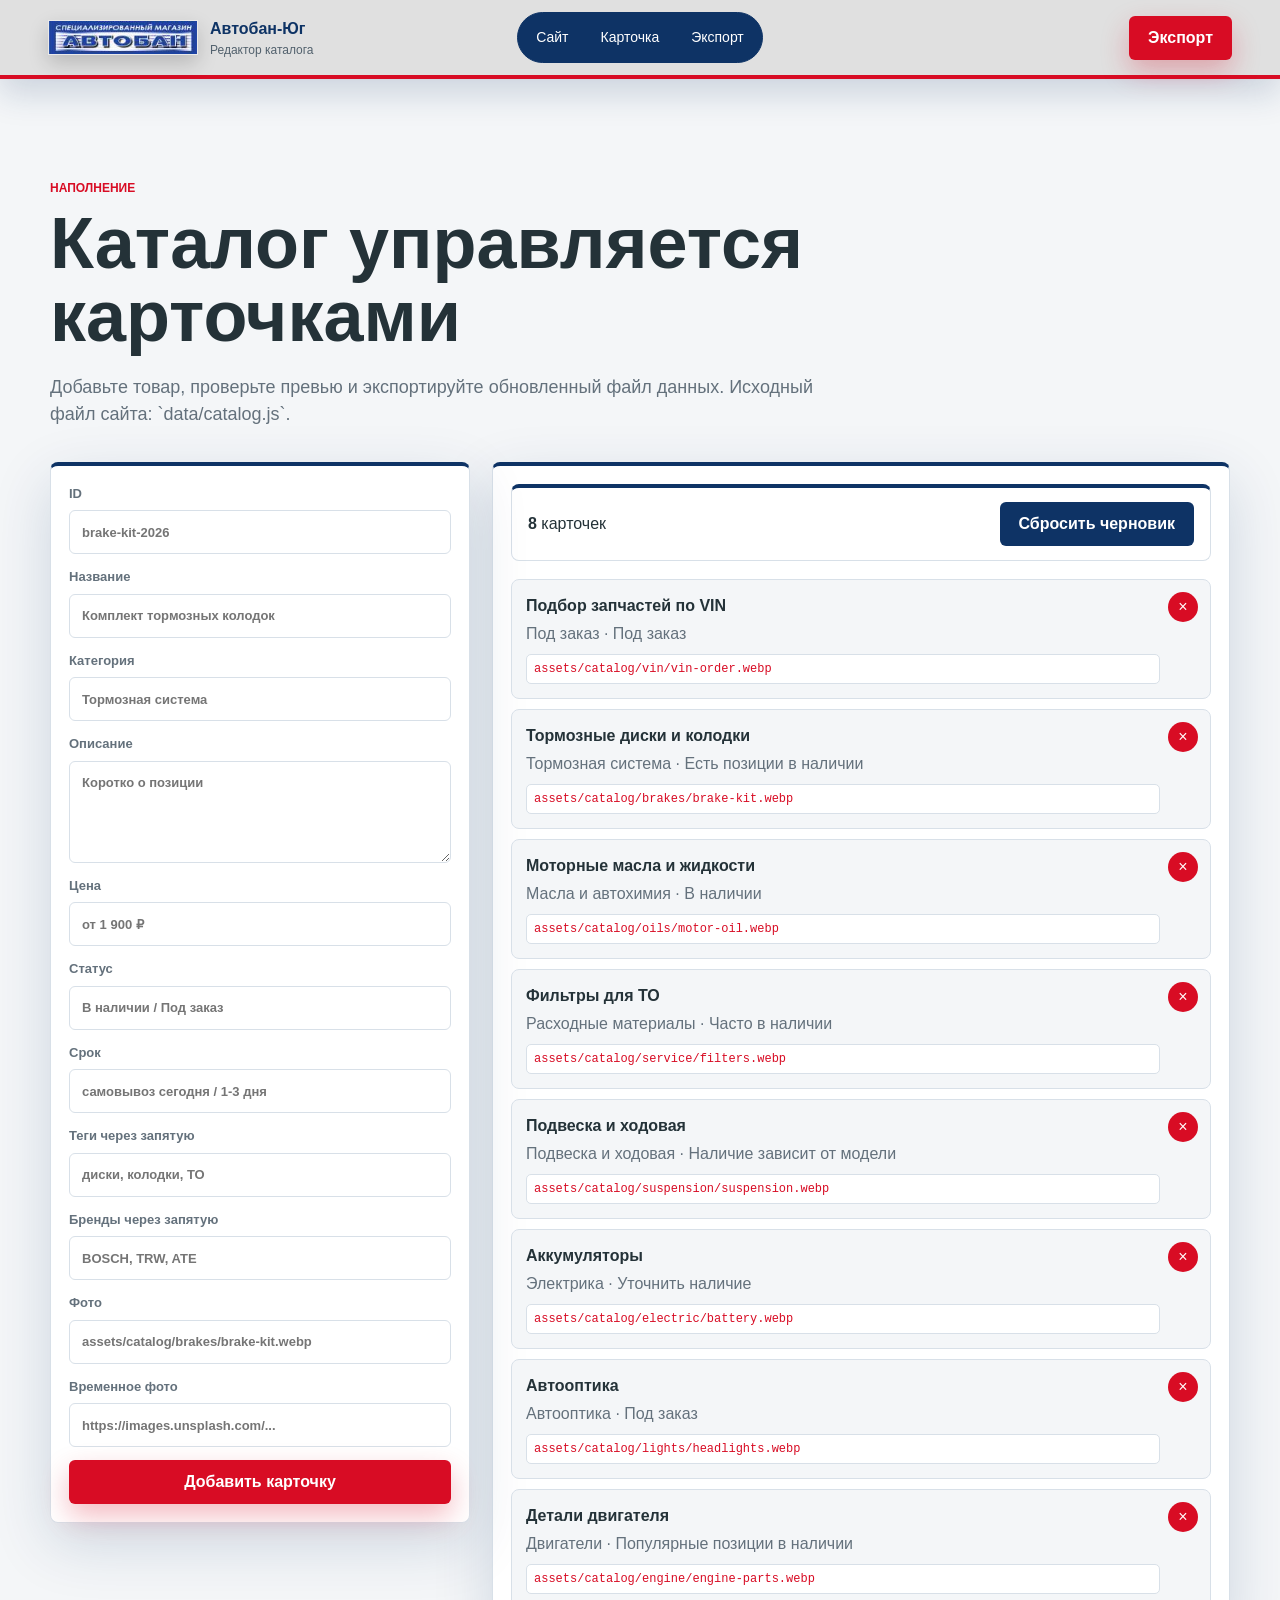
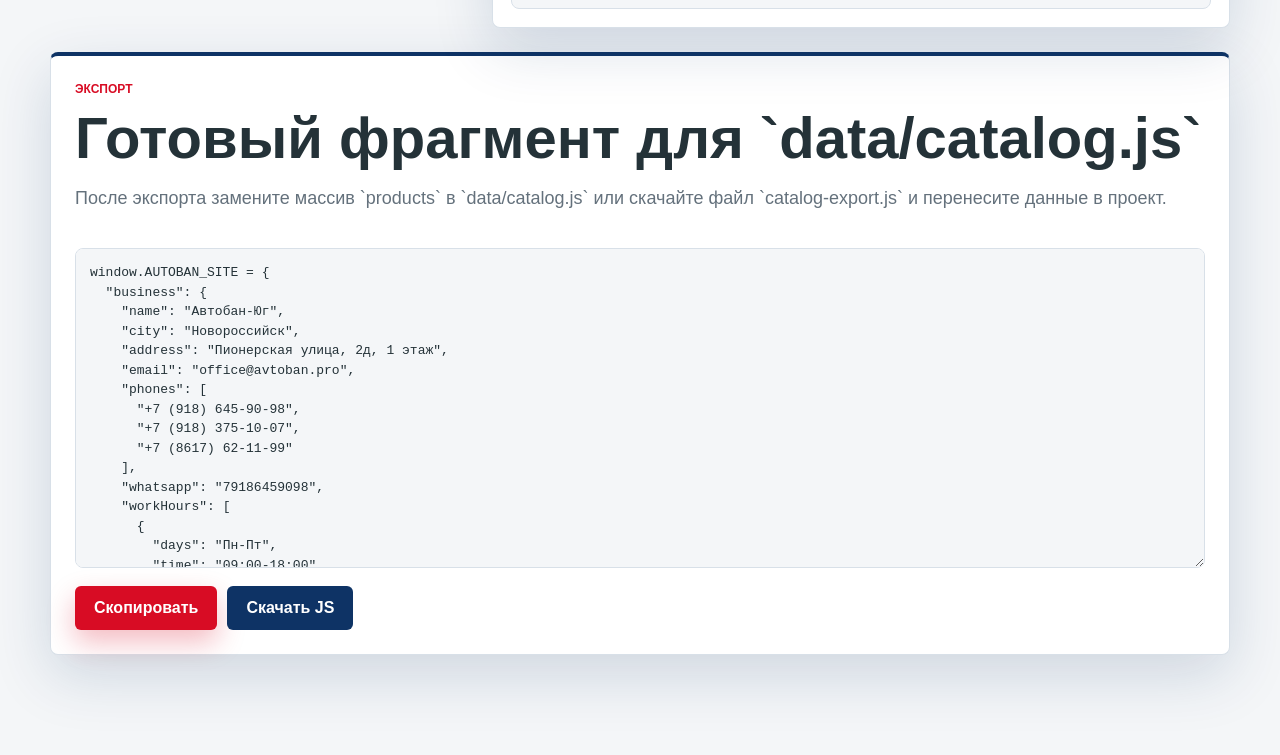
==== commit 2c5b79a4: "Strengthen original color theme" ====
--- a/admin.html
+++ b/admin.html
@@ -4,7 +4,7 @@
     <meta charset="utf-8" />
     <meta name="viewport" content="width=device-width, initial-scale=1" />
     <title>Редактор каталога | Автобан-Юг</title>
-    <link rel="stylesheet" href="styles.css" />
+    <link rel="stylesheet" href="styles.css?v=brand-3" />
   </head>
   <body class="admin-page">
     <header class="site-header is-scrolled">
--- a/styles.css
+++ b/styles.css
@@ -1185,6 +1185,165 @@
   line-height: 1.5;
 }
 
+/* Original Avtoban color pass: redBlueTemplateTheme */
+body {
+  background: var(--silver);
+}
+
+.site-header {
+  color: var(--ink);
+  background: rgba(224, 224, 224, 0.96);
+  border-bottom: 4px solid var(--accent);
+  box-shadow: 0 10px 28px rgba(14, 51, 101, 0.14);
+}
+
+.site-header.is-scrolled {
+  background: rgba(224, 224, 224, 0.98);
+  box-shadow: 0 14px 34px rgba(14, 51, 101, 0.18);
+}
+
+.brand strong {
+  color: var(--dark);
+}
+
+.brand small {
+  color: #52616d;
+}
+
+.main-nav {
+  background: var(--dark);
+  border-color: var(--dark);
+}
+
+.main-nav a {
+  color: #fff;
+}
+
+.main-nav a:hover,
+.main-nav a:focus-visible {
+  color: #fff;
+  background: var(--accent);
+}
+
+.icon-link {
+  color: var(--dark);
+  border-color: rgba(14, 51, 101, 0.28);
+  background: #fff;
+}
+
+.header-actions .button--accent {
+  background: var(--accent);
+}
+
+.hero {
+  border-bottom: 6px solid var(--accent);
+}
+
+.hero::after {
+  content: "";
+  position: absolute;
+  inset: auto 0 0;
+  z-index: 2;
+  height: 6px;
+  background: var(--accent);
+}
+
+.hero__shade {
+  background:
+    linear-gradient(90deg, rgba(14, 51, 101, 0.9) 0%, rgba(14, 51, 101, 0.66) 36%, rgba(14, 51, 101, 0.05) 100%),
+    linear-gradient(0deg, rgba(14, 51, 101, 0.42), rgba(14, 51, 101, 0.08) 48%);
+}
+
+.vin-form {
+  background: rgba(14, 51, 101, 0.72);
+  border-color: rgba(255, 255, 255, 0.24);
+}
+
+.hero-panel {
+  background: rgba(14, 51, 101, 0.82);
+  border-top: 4px solid var(--accent);
+}
+
+.quick-strip {
+  background: var(--dark);
+  border-bottom-color: var(--accent);
+}
+
+.quick-strip a {
+  color: #fff;
+  background: rgba(255, 255, 255, 0.08);
+  border-color: rgba(255, 255, 255, 0.18);
+}
+
+.quick-strip a:hover,
+.quick-strip a:focus-visible {
+  background: var(--accent);
+  border-color: var(--accent);
+}
+
+.catalog-panel,
+.catalog-toolbar,
+.product-card,
+.service-card,
+.review-card,
+.gallery-card,
+.admin-form,
+.admin-preview,
+.export-panel {
+  border-top: 4px solid var(--dark);
+}
+
+.catalog-panel {
+  box-shadow: 0 18px 48px rgba(14, 51, 101, 0.18);
+}
+
+.chip.is-active,
+.brand-pill.is-active {
+  background: var(--accent);
+  border-color: var(--accent);
+}
+
+.request-box,
+.button--dark,
+.section--flow,
+.contact-section {
+  background: var(--dark);
+}
+
+.section--services,
+.section--catalog,
+.section--reviews {
+  background: var(--silver);
+}
+
+.gallery-section {
+  background: #fff;
+  border-top: 6px solid var(--dark);
+  border-bottom: 6px solid var(--accent);
+}
+
+.product-card__category,
+.section-heading .eyebrow,
+.gallery-intro .eyebrow,
+.admin-hero .eyebrow,
+.export-panel .eyebrow {
+  color: var(--accent);
+}
+
+.stock-badge {
+  background: var(--dark);
+}
+
+.contact-card {
+  background: #113e7b;
+  border-top: 4px solid var(--accent);
+}
+
+.site-footer {
+  background: var(--dark);
+  border-top: 4px solid var(--accent);
+}
+
 .reveal {
   opacity: 0;
   transform: translateY(22px);
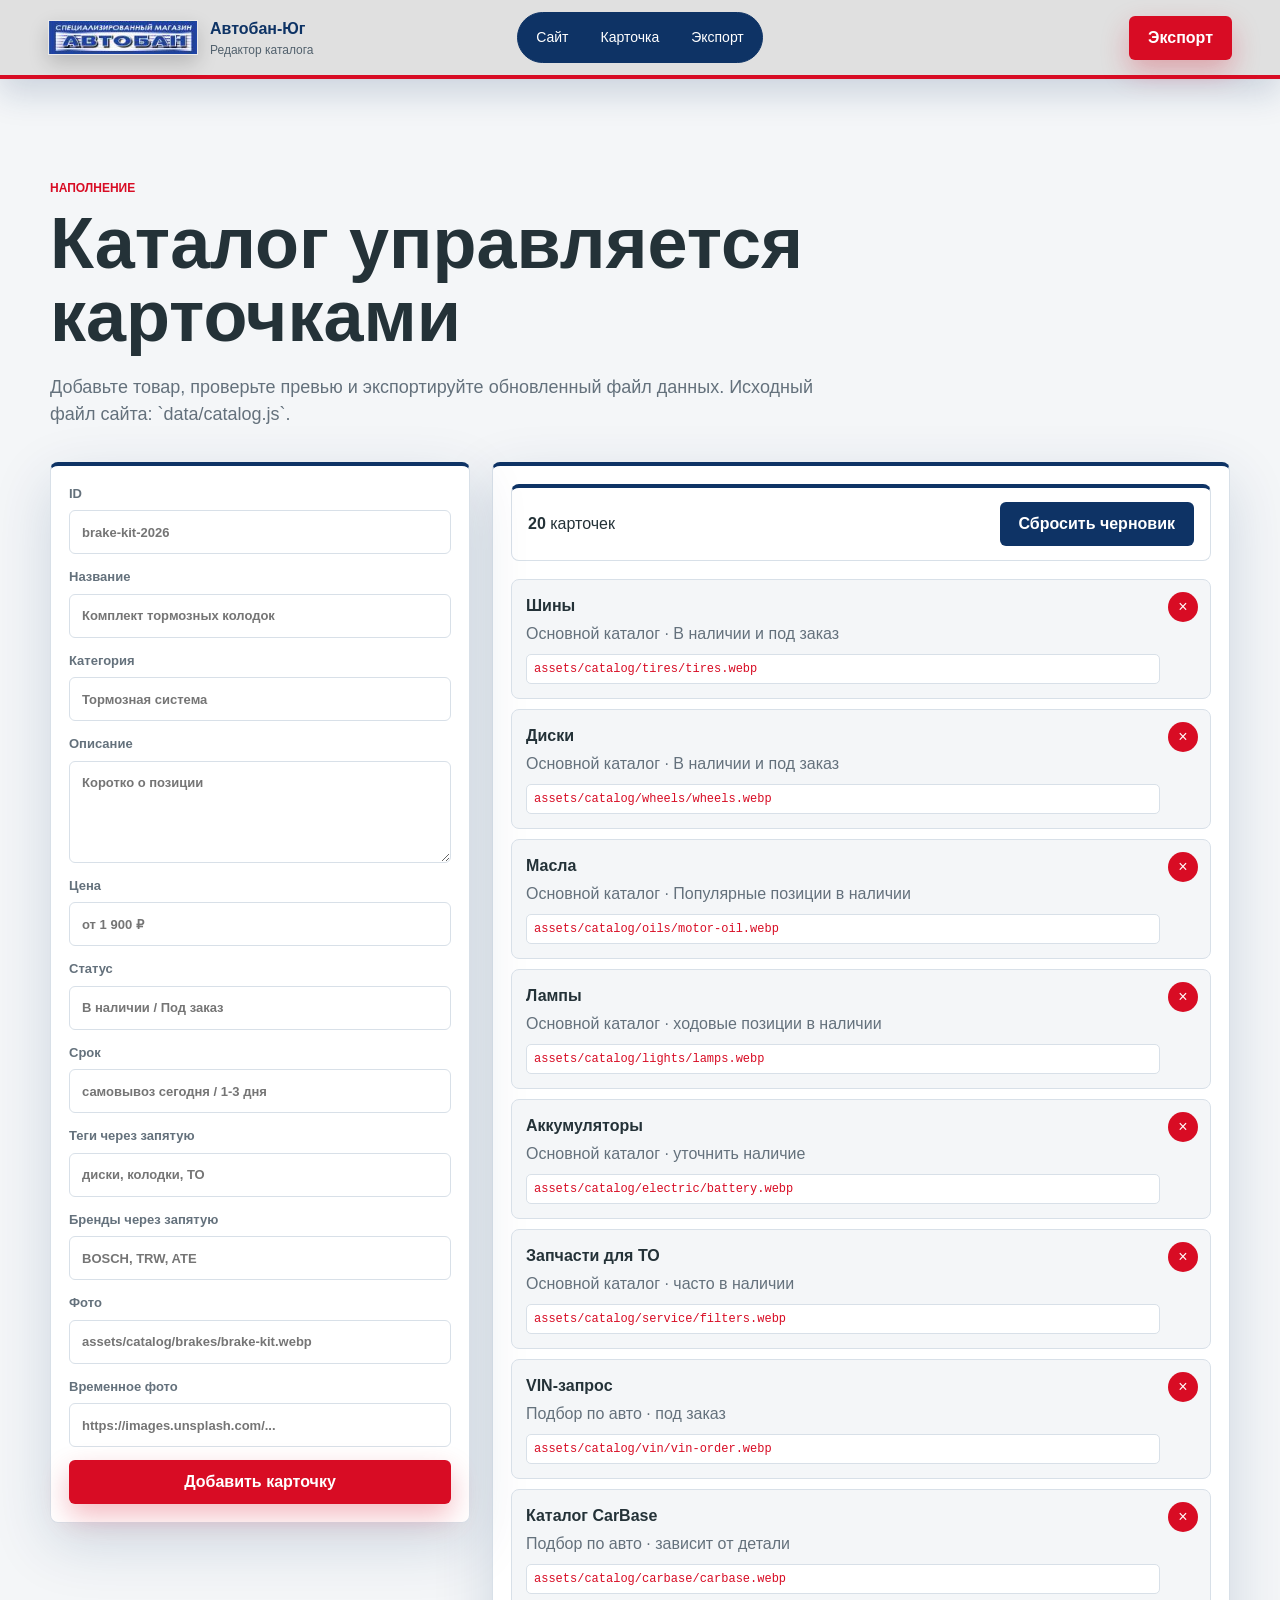
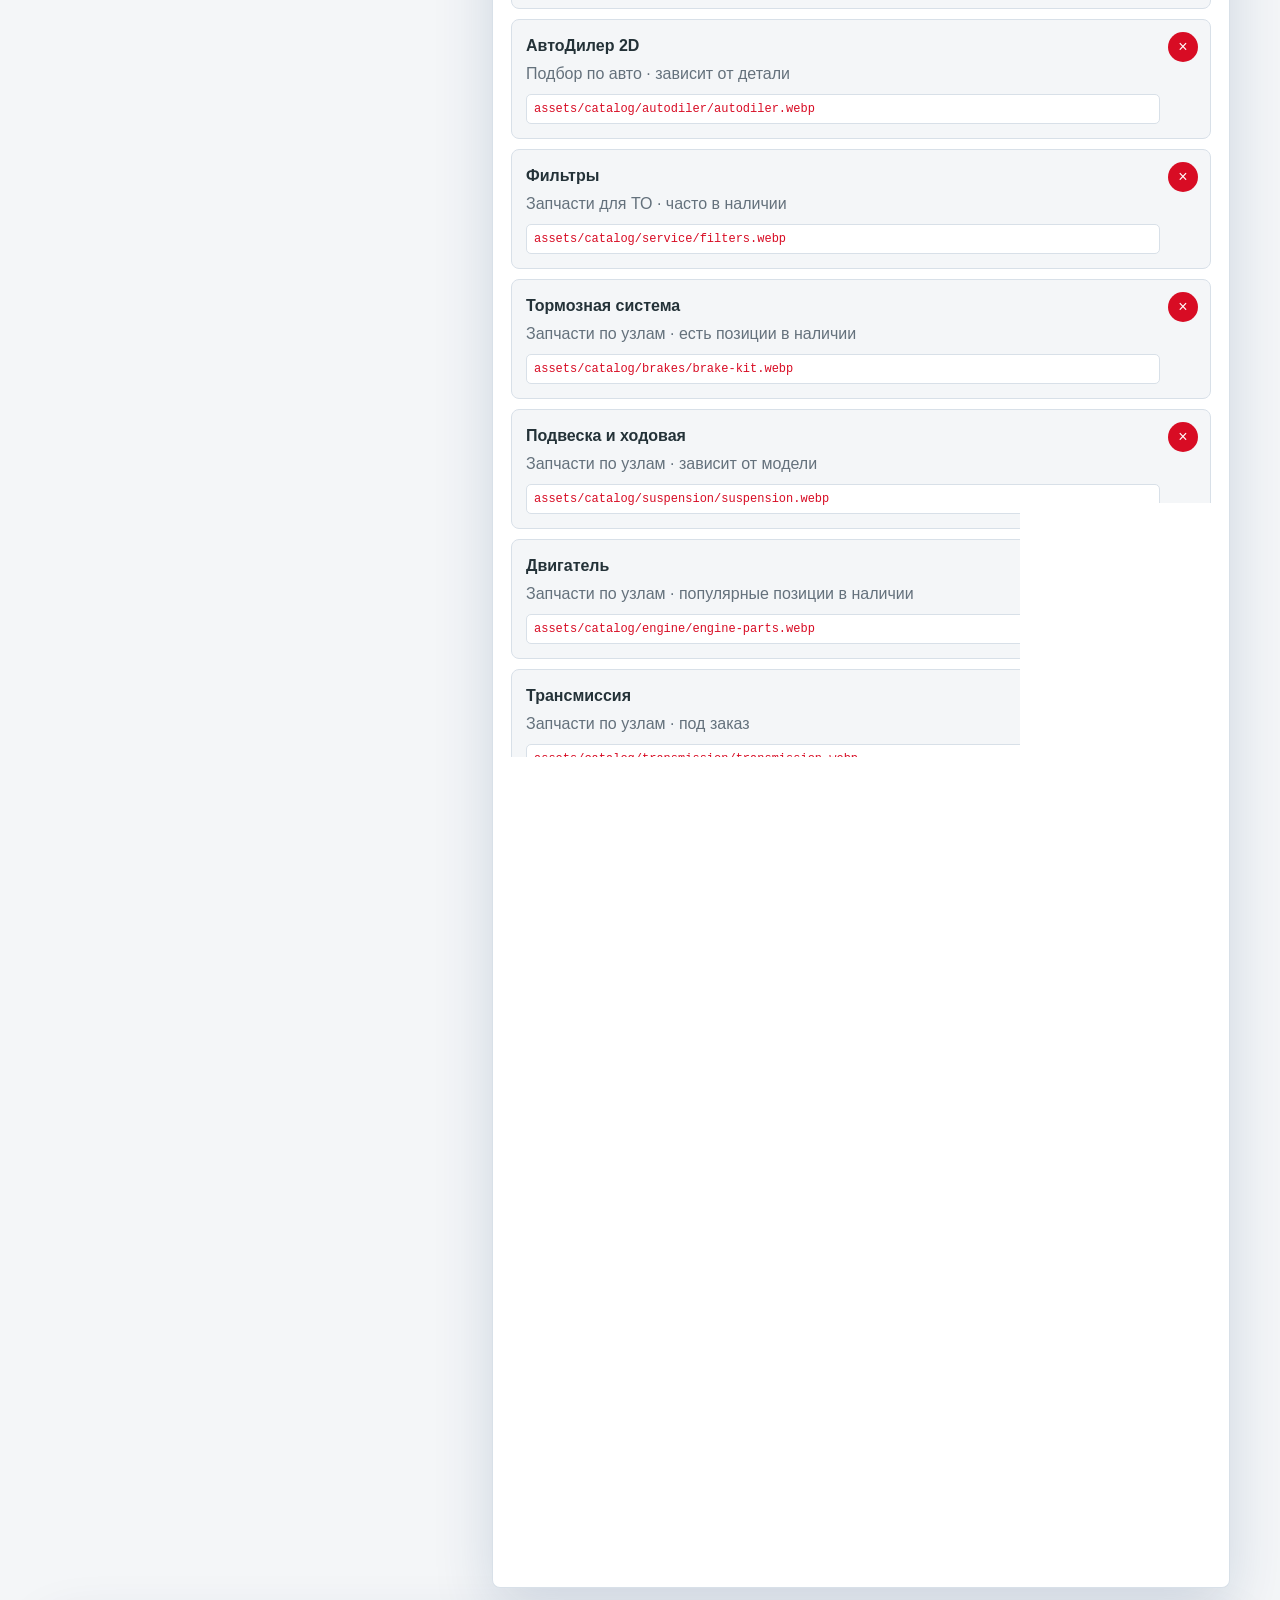
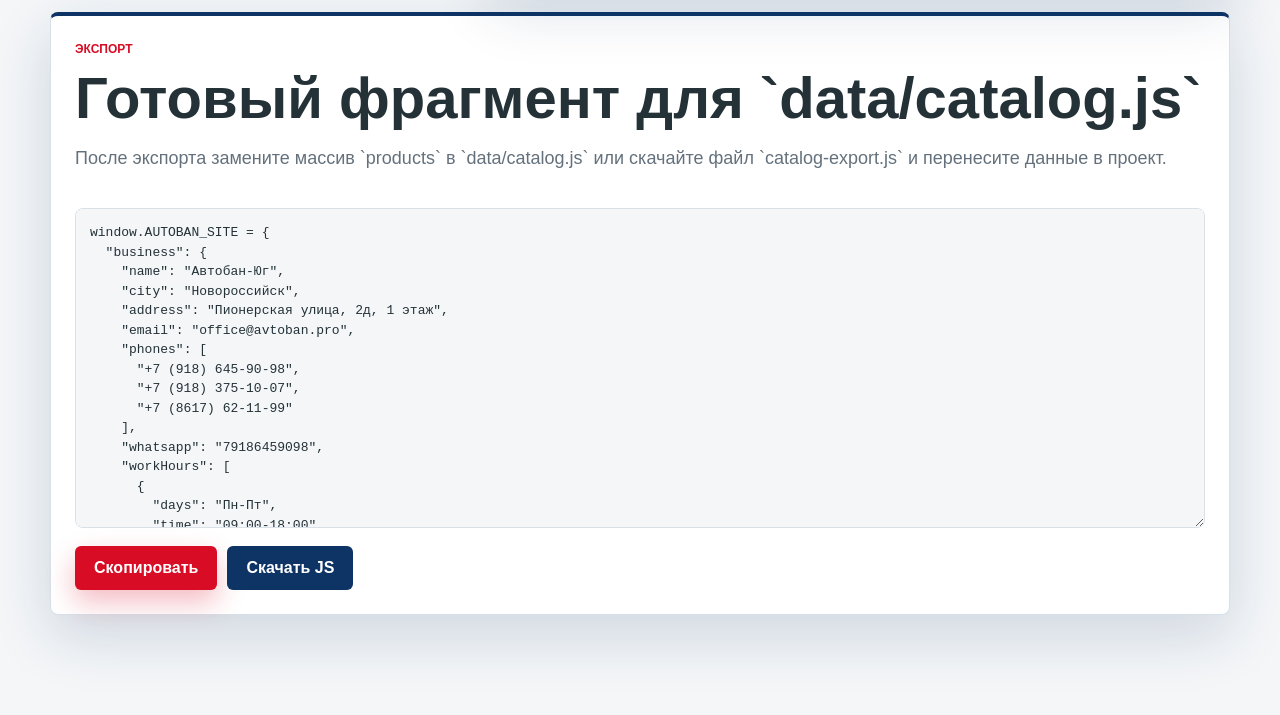
==== commit 53192180: "Expand catalog and replace hero slides" ====
--- a/admin.html
+++ b/admin.html
@@ -4,7 +4,7 @@
     <meta charset="utf-8" />
     <meta name="viewport" content="width=device-width, initial-scale=1" />
     <title>Редактор каталога | Автобан-Юг</title>
-    <link rel="stylesheet" href="styles.css?v=brand-3" />
+    <link rel="stylesheet" href="styles.css?v=catalog-4" />
   </head>
   <body class="admin-page">
     <header class="site-header is-scrolled">
@@ -110,7 +110,8 @@
       </section>
     </main>
 
-    <script src="data/catalog.js"></script>
-    <script src="admin.js"></script>
+    <script src="data/catalog.js?v=catalog-4"></script>
+    <script src="data/catalog-full.js?v=catalog-4"></script>
+    <script src="admin.js?v=catalog-4"></script>
   </body>
 </html>
--- a/styles.css
+++ b/styles.css
@@ -587,6 +587,65 @@
   border-radius: var(--radius);
 }
 
+.brand-catalog {
+  display: grid;
+  gap: 18px;
+  margin-bottom: 18px;
+  padding: 18px;
+  background: #fff;
+  border: 1px solid var(--line);
+  border-top: 4px solid var(--dark);
+  border-radius: var(--radius);
+}
+
+.brand-catalog h3 {
+  margin-bottom: 6px;
+}
+
+.brand-catalog p:not(.eyebrow) {
+  margin-bottom: 0;
+  color: var(--muted);
+}
+
+.make-grid {
+  display: grid;
+  grid-template-columns: repeat(auto-fill, minmax(112px, 1fr));
+  gap: 10px;
+}
+
+.make-card {
+  display: grid;
+  place-items: center;
+  gap: 8px;
+  min-height: 122px;
+  padding: 10px;
+  color: var(--ink);
+  background: var(--paper);
+  border: 1px solid var(--line);
+  border-radius: var(--radius);
+  cursor: pointer;
+  transition: transform 180ms ease, border-color 180ms ease, box-shadow 180ms ease;
+}
+
+.make-card:hover,
+.make-card.is-active {
+  transform: translateY(-2px);
+  border-color: var(--accent);
+  box-shadow: 0 12px 24px rgba(14, 51, 101, 0.14);
+}
+
+.make-card img {
+  width: 70px;
+  height: 70px;
+  object-fit: contain;
+}
+
+.make-card span {
+  font-size: 13px;
+  font-weight: 800;
+  text-align: center;
+}
+
 .catalog-toolbar p {
   margin: 0;
 }
